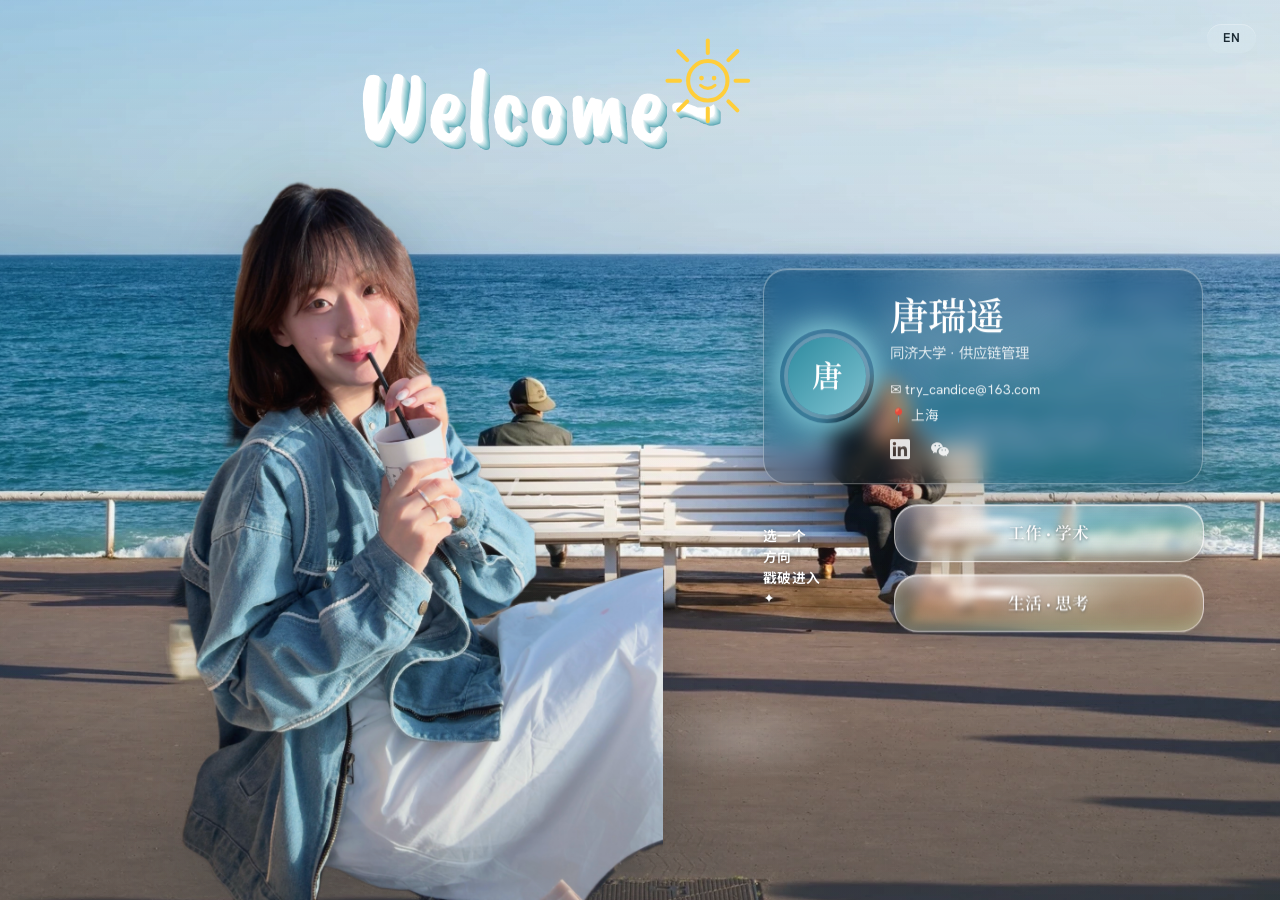
==== index.html @ 369781f5 "第一次上传" ====
<!DOCTYPE html>
<html lang="zh-CN" data-lang="zh">
<head>
  <meta charset="UTF-8" />
  <meta name="viewport" content="width=device-width, initial-scale=1.0" />
  <title>唐瑞遥 Candice · 个人主页</title>
  <meta name="description" content="唐瑞遥 Candice 的个人主页 —— 同济大学供应链管理研究生。" />
  <!-- Google Fonts（正文/标题依据 docs/00 §3；Permanent Marker + Caveat Brush 为粉笔刷欢迎语）-->
  <link rel="preconnect" href="https://fonts.googleapis.com">
  <link rel="preconnect" href="https://fonts.gstatic.com" crossorigin>
  <link href="https://fonts.googleapis.com/css2?family=Caveat+Brush&family=Fraunces:opsz,wght@9..144,400;9..144,600&family=Hanken+Grotesk:wght@400;500;600&family=Noto+Serif+SC:wght@500;700&family=Noto+Sans+SC:wght@400;500&family=Permanent+Marker&display=swap" rel="stylesheet">
  <link rel="stylesheet" href="css/common.css" />
  <link rel="stylesheet" href="css/home.css" />
</head>
<body class="page-home">

  <!-- ===== 背景三层（海在底，位移最小） ===== -->
  <div class="hero-bg" data-depth="0.04"><img src="assets/hero_sea.png" alt="" /></div>
  <div class="hero-shimmer" aria-hidden="true"></div>
  <div class="hero-veil" aria-hidden="true"></div>

  <!-- 飘落的星星（JS 生成） -->
  <div class="stars" aria-hidden="true"></div>

  <!-- ===== 语言切换 ===== -->
  <button class="lang-toggle glass" onclick="toggleLang()" aria-label="切换语言 / Switch language">
    <span lang="zh">EN</span><span lang="en">中</span>
  </button>

  <main class="hero">

    <!-- 顶部欢迎语：粉笔刷 · 立体 · 逐字书写 · 写完画出小太阳 -->
    <div class="welcome">
      <span class="welcome-line">Welcome~</span>
      <!-- 手绘小太阳：写完后一笔笔画出来再抖动 -->
      <svg class="welcome-sun" viewBox="0 0 100 100" width="92" height="92" aria-hidden="true">
        <g class="sun-ink" fill="none" stroke="#ffce3a" stroke-width="4.5" stroke-linecap="round">
          <line class="stroke" x1="50" y1="5"  x2="50" y2="19" />
          <line class="stroke" x1="50" y1="81" x2="50" y2="95" />
          <line class="stroke" x1="5"  y1="50" x2="19" y2="50" />
          <line class="stroke" x1="81" y1="50" x2="95" y2="50" />
          <line class="stroke" x1="17" y1="17" x2="27" y2="27" />
          <line class="stroke" x1="73" y1="73" x2="83" y2="83" />
          <line class="stroke" x1="83" y1="17" x2="73" y2="27" />
          <line class="stroke" x1="27" y1="73" x2="17" y2="83" />
          <circle class="stroke" cx="50" cy="50" r="22" />
        </g>
        <g class="sun-face">
          <circle cx="43" cy="47" r="2.6" fill="#ffce3a" />
          <circle cx="57" cy="47" r="2.6" fill="#ffce3a" />
          <path d="M42 55 q8 7 16 0" fill="none" stroke="#ffce3a" stroke-width="3.4" stroke-linecap="round" />
        </g>
      </svg>
    </div>

    <!-- 人像（右移 · 中景 · 跟手浮动） -->
    <figure class="person" data-depth="0.10">
      <img src="assets/person.png" alt="唐瑞遥 Candice" />
      <span class="person-halo" aria-hidden="true"></span>
    </figure>

    <!-- 右侧整列：名片 → 〔引导语 + 两颗气泡〕两栏 -->
    <div class="right-col">

      <!-- 名片（横向 · 暗青玻璃 · 白字 · 朝光标 3D 转身） -->
      <section class="card glass" id="card" data-depth="0.18">
        <span class="card-shine" aria-hidden="true"></span>

        <div class="avatar">
          <!-- 有头像图时换成 <img src="assets/avatar.jpg" alt="头像"> -->
          <span class="avatar-letter">唐</span>
        </div>

        <div class="card-body">
          <h1 class="name t-h1">
            <span lang="zh">唐瑞遥</span><span lang="en">Candice</span>
          </h1>
          <p class="title">
            <span lang="zh">同济大学 · 供应链管理</span>
            <span lang="en">Supply Chain Management · Tongji</span>
          </p>
          <ul class="meta">
            <li>✉ <a href="mailto:try_candice@163.com">try_candice@163.com</a></li>
            <li>📍 <span lang="zh">上海</span><span lang="en">Shanghai</span></li>
          </ul>
          <nav class="socials" aria-label="社交链接">
            <a class="social" href="#" target="_blank" rel="noopener" aria-label="LinkedIn">
              <svg viewBox="0 0 24 24" width="20" height="20" fill="currentColor" aria-hidden="true"><path d="M20.45 20.45h-3.56v-5.57c0-1.33-.03-3.04-1.85-3.04-1.86 0-2.14 1.45-2.14 2.94v5.67H9.35V9h3.41v1.56h.05c.48-.9 1.64-1.85 3.37-1.85 3.6 0 4.27 2.37 4.27 5.46v6.28zM5.34 7.43a2.07 2.07 0 1 1 0-4.14 2.07 2.07 0 0 1 0 4.14zM7.12 20.45H3.56V9h3.56v11.45zM22.22 0H1.77C.79 0 0 .77 0 1.73v20.54C0 23.22.79 24 1.77 24h20.45c.98 0 1.78-.78 1.78-1.73V1.73C24 .77 23.2 0 22.22 0z"/></svg>
            </a>
            <span class="social social-wechat" tabindex="0" role="button" aria-label="微信">
              <svg viewBox="0 0 24 24" width="20" height="20" fill="currentColor" aria-hidden="true"><path d="M8.69 4C4.62 4 1.33 6.79 1.33 10.23c0 1.94 1.05 3.67 2.7 4.82l-.67 2.04 2.37-1.2c.85.24 1.74.4 2.66.43a4.9 4.9 0 0 1-.16-1.34c0-3.02 2.93-5.45 6.55-5.45.24 0 .47.02.7.04C14.93 6.2 12.1 4 8.69 4zM6.3 8.7a.92.92 0 1 1 0-1.85.92.92 0 0 1 0 1.85zm4.78 0a.92.92 0 1 1 0-1.85.92.92 0 0 1 0 1.85zm11.59 6.06c0-2.87-2.83-5.2-6.16-5.2-3.48 0-6.16 2.4-6.16 5.2s2.68 5.2 6.16 5.2c.71 0 1.43-.13 2.12-.36l1.95 1.02-.55-1.68c1.42-.97 2.64-2.32 2.64-4.18zm-8.13-.83a.77.77 0 1 1 0-1.54.77.77 0 0 1 0 1.54zm3.93 0a.77.77 0 1 1 0-1.54.77.77 0 0 1 0 1.54z"/></svg>
              <span class="qr glass" role="dialog" aria-label="微信二维码">
                <img src="assets/wechat-qr.jpg" alt="微信二维码" />
                <em><span lang="zh">扫码加我</span><span lang="en">Scan to add</span></em>
              </span>
            </span>
          </nav>
        </div>
      </section>

      <!-- 引导语(左) + 两颗气泡(右)：两栏 -->
      <div class="enter-row">
        <p class="enter-hint">
          <span lang="zh">选一个<br>方向<br>戳破进入<br>✦</span>
          <span lang="en">Pick a<br>side<br>pop to<br>enter ✦</span>
        </p>
        <nav class="portals" aria-label="进入">
          <a class="bubble bubble-work" href="work.html" aria-label="进入工作页">
            <span class="bubble-label"><span lang="zh">工作 · 学术</span><span lang="en">Work · Academia</span></span>
          </a>
          <a class="bubble bubble-life" href="life.html" aria-label="进入生活页">
            <span class="bubble-label"><span lang="zh">生活 · 思考</span><span lang="en">Life · Thoughts</span></span>
          </a>
        </nav>
      </div>

    </div>

  </main>

  <script src="js/main.js"></script>
</body>
</html>
---- css/common.css ----
/* ============================================================
   common.css —— 全站设计系统地基
   依据 docs/00-设计系统总纲.md 实现：
   全部 :root token + 公共类（.glass / .reveal / .lift / 排版 / i18n）
   规则：颜色 / 字号 / 圆角 / 动效时长一律引用变量，禁止魔法数字。
   ============================================================ */

/* ---------- 极简 Reset ---------- */
*,
*::before,
*::after { box-sizing: border-box; margin: 0; padding: 0; }
html { scroll-behavior: smooth; }
img { max-width: 100%; display: block; }
a { color: inherit; text-decoration: none; }
ul { list-style: none; }

/* ============================================================
   1 · 设计 Token / Design Tokens
   ============================================================ */
:root {
  /* —— 中性 / Neutrals（全站共用）—— */
  --bg:        #F8FAFB;             /* 冷调近白，主背景 */
  --surface:   #FFFFFF;             /* 纯白，仅卡片少量使用 */
  --ink:       #1B2A33;             /* 主文字，带蓝的深石墨 */
  --ink-2:     #5A6B73;             /* 次要文字 */
  --ink-3:     #9AA7AD;             /* 说明 / 占位 / 时间戳 */
  --line:      rgba(27, 42, 51, .08); /* 发丝分隔线 */
  --shadow:    rgba(27, 42, 51, .10); /* 柔和投影 */

  /* —— 间距尺度 / Spacing（8 基准）—— */
  --s-1: 4px;  --s-2: 8px;  --s-3: 12px; --s-4: 16px;
  --s-6: 24px; --s-8: 32px; --s-12: 48px; --s-16: 64px;
  --s-24: 96px; --s-32: 128px;

  /* —— 圆角 / Radius —— */
  --r-sm: 8px; --r: 16px; --r-lg: 24px; --r-pill: 999px;

  /* —— 容器宽度 —— */
  --w-page: 1120px;   /* 主容器 */
  --w-read: 680px;    /* 正文阅读宽度 */

  /* —— 动效 / Motion —— */
  --ease:      cubic-bezier(.22, 1, .36, 1);   /* 慢入快出，默认 */
  --ease-soft: cubic-bezier(.65, 0, .35, 1);   /* 双向柔和 */
  --t-fast: 180ms; --t: 320ms; --t-slow: 560ms;

  /* —— 字体 / Typography —— */
  --font-display: "Fraunces", "Noto Serif SC", serif;          /* 标题：英文衬线 + 中文宋 */
  --font-body: "Hanken Grotesk", "Noto Sans SC", system-ui, sans-serif; /* 正文：英文无衬线 + 中文黑 */

  /* —— 过渡兼容别名 ——
     旧的 home/work/life.css 仍引用 --font-sans / --font-serif；
     待各页按 docs/01-03 重做后，可删除这两行。*/
  --font-sans:  var(--font-body);
  --font-serif: var(--font-display);
}

/* —— 各页主强调色（覆盖在 body 上）—— */
body.page-home {   /* 海 */
  --accent: #2E8BA0; --accent-soft: #7FC3D1; --wash: #EAF4F6;
}
body.page-work {   /* 山 · 晨雾岩青 */
  --accent: #4A6B73; --accent-soft: #8AA0A3; --wash: #EEF1F2;
}
body.page-life {   /* 原 · 草绿 + 麦金 */
  --accent: #7E9B5B; --accent-soft: #AFC489; --accent-warm: #E0A94A; --wash: #F2F3EA;
}

/* ============================================================
   2 · 排版 / Typography
   ============================================================ */
body {
  font: 400 1rem/1.65 var(--font-body);
  color: var(--ink);
  background: var(--bg);
  -webkit-font-smoothing: antialiased;
  text-rendering: optimizeLegibility;
}
.t-display { font: 600 clamp(2.4rem, 5vw, 3.5rem)/1.1 var(--font-display); letter-spacing: -.01em; }
.t-h1 { font: 600 clamp(1.8rem, 3vw, 2.4rem)/1.2 var(--font-display); }
.t-h2 { font: 600 1.5rem/1.3 var(--font-display); }
.t-h3 { font: 600 1.25rem/1.4 var(--font-body); }
.t-small { font-size: .875rem; }
.t-caption { font-size: .75rem; color: var(--ink-3); }

/* ============================================================
   3 · 玻璃材质 / Glass（更薄更通透）
   ============================================================ */
.glass {
  background: rgba(255, 255, 255, .10);
  backdrop-filter: blur(16px) saturate(120%);
  -webkit-backdrop-filter: blur(16px) saturate(120%);
  border: 1px solid rgba(255, 255, 255, .18);
  box-shadow:
    0 8px 32px var(--shadow),
    inset 0 1px 0 rgba(255, 255, 255, .28);   /* 顶部内高光，玻璃感关键 */
  border-radius: var(--r-lg);
}
/* 深色背景上的玻璃可加这个修饰类，填充再降一档 */
.glass--dark { background: rgba(255, 255, 255, .08); }

/* ============================================================
   4 · 动效 / Motion
   ============================================================ */
/* 滚动揭示：默认隐藏，进入视口加 .in 触发 */
.reveal {
  opacity: 0;
  transform: translateY(16px);
  transition: opacity var(--t-slow) var(--ease), transform var(--t-slow) var(--ease);
}
.reveal.in { opacity: 1; transform: none; }

/* 悬停：卡片轻抬 + 投影加深 */
.lift { transition: transform var(--t) var(--ease), box-shadow var(--t) var(--ease); }
.lift:hover { transform: translateY(-4px); box-shadow: 0 16px 40px var(--shadow); }

/* ============================================================
   5 · 中英双语 i18n —— 按当前语言显隐
   ============================================================ */
html[data-lang="zh"] [lang="en"] { display: none; }
html[data-lang="en"] [lang="zh"] { display: none; }

/* 右上角语言切换药丸（玻璃小按钮） */
.lang-toggle {
  font: 600 .8rem/1 var(--font-body);
  letter-spacing: .02em;
  color: var(--ink);
  cursor: pointer;
  padding: var(--s-2) var(--s-4);
  border: 1px solid rgba(255, 255, 255, .18);
  border-radius: var(--r-pill);
  background: rgba(255, 255, 255, .10);
  backdrop-filter: blur(16px) saturate(120%);
  -webkit-backdrop-filter: blur(16px) saturate(120%);
  box-shadow: inset 0 1px 0 rgba(255, 255, 255, .28);
  transition: transform var(--t) var(--ease), box-shadow var(--t) var(--ease);
}
.lang-toggle:hover { transform: translateY(-2px); box-shadow: 0 8px 32px var(--shadow); }

/* ============================================================
   6 · 旧页面通用件（floating-nav / 滚动条）—— token 化保留
   待 work/life 页按 docs/02-03 重做后可移除 floating-nav。
   ============================================================ */
.floating-nav {
  position: fixed;
  top: var(--s-6); left: var(--s-6); right: var(--s-6);
  display: flex; justify-content: space-between; align-items: center;
  z-index: 100; pointer-events: none;
}
.floating-nav a {
  pointer-events: auto;
  display: inline-flex; align-items: center; gap: var(--s-2);
  padding: var(--s-3) var(--s-4);
  border-radius: var(--r-pill);
  font-size: .9rem; font-weight: 600;
  backdrop-filter: blur(10px);
  -webkit-backdrop-filter: blur(10px);
  transition: transform var(--t) var(--ease), box-shadow var(--t) var(--ease);
}
.floating-nav a:hover { transform: translateY(-2px); box-shadow: 0 16px 40px var(--shadow); }

::-webkit-scrollbar { width: 10px; }
::-webkit-scrollbar-track { background: transparent; }
::-webkit-scrollbar-thumb { background: var(--line); border-radius: var(--r-pill); }
::-webkit-scrollbar-thumb:hover { background: var(--ink-3); }

/* ============================================================
   7 · 无障碍 / Reduced Motion
   ============================================================ */
@media (prefers-reduced-motion: reduce) {
  * { animation: none !important; transition-duration: .01ms !important; }
  .reveal { opacity: 1; transform: none; }
  html { scroll-behavior: auto; }
}
---- css/home.css ----
/* ============================================================
   home.css —— 主页 · 海（依据 docs/01 + 用户布局示意）
   顶部 "Welcome~"(粉笔刷·立体·逐字书写·小太阳自绘) · 人像(右移)
   右侧：暗青玻璃名片(白字) → 〔引导语 + 两颗仿真气泡〕两栏
   ============================================================ */

/* —— 舞台 —— */
.hero { position: relative; min-height: 100svh; overflow: hidden; }

/* ============================================================
   背景三层
   ============================================================ */
.hero-bg { position: fixed; inset: -4%; z-index: -3; overflow: hidden; will-change: transform; }
.hero-bg img {
  position: absolute; top: 50%; left: 50%;
  width: 112vh; height: 112vw;
  transform: translate(-50%, -50%) rotate(-90deg);
  object-fit: cover;
}
.hero-shimmer {
  position: fixed; inset: 0; z-index: -2; pointer-events: none; mix-blend-mode: screen;
  background:
    radial-gradient(130px 60px at 22% 72%, rgba(255, 255, 255, .30), transparent 62%),
    radial-gradient(170px 70px at 58% 82%, rgba(255, 255, 255, .22), transparent 62%),
    radial-gradient(110px 50px at 82% 66%, rgba(255, 255, 255, .26), transparent 62%);
  background-repeat: no-repeat;
  animation: shimmer 9s var(--ease-soft) infinite alternate;
}
@keyframes shimmer {
  from { transform: translateY(0) scaleX(1); opacity: .32; }
  to   { transform: translateY(-8px) scaleX(1.04); opacity: .5; }
}
.hero-veil {
  position: fixed; inset: 0; z-index: -1; pointer-events: none;
  background:
    linear-gradient(180deg, rgba(248, 250, 251, .16), rgba(248, 250, 251, 0) 42%, rgba(248, 250, 251, .14)),
    radial-gradient(70% 55% at 68% 42%, transparent, rgba(46, 139, 160, .06));
}

/* ============================================================
   飘落的星星
   ============================================================ */
.stars { position: fixed; inset: 0; z-index: 4; pointer-events: none; overflow: hidden; }
.star {
  position: absolute; top: -6vh; color: #fff; line-height: 1;
  text-shadow: 0 0 6px rgba(255, 255, 255, .9), 0 0 12px rgba(127, 195, 209, .6);
  opacity: 0; will-change: transform, opacity; animation: fall linear infinite;
}
@keyframes fall {
  0%   { transform: translateY(0) rotate(0deg) scale(.6); opacity: 0; }
  12%  { opacity: .7; }
  85%  { opacity: .55; }
  100% { transform: translateY(112vh) rotate(220deg) scale(1); opacity: 0; }
}

/* ============================================================
   顶部欢迎语 "Welcome~" —— 粉笔刷 · 立体(实色挤出,无投影) · 逐字书写
   ============================================================ */
.welcome {
  position: absolute;
  top: 6vh;
  left: 28%;                       /* 左对齐、不居中、让开人像 */
  z-index: 3; margin: 0; pointer-events: none;
}
.welcome-line {
  display: inline-block; position: relative;
  /* 粉笔刷手写体 · 超大 */
  font: 400 clamp(3rem, 8.5vw, 6.4rem)/1 "Permanent Marker", "Caveat Brush", cursive;
  color: #fff;
  letter-spacing: .005em;
  /* 立体：7 层逐渐加深的青色"实色挤出"——立体但不发虚，没有投影 */
  text-shadow:
    1px 1px 0 #e3f0f3,
    2px 2px 0 #cfe6ea,
    3px 3px 0 #b9dce1,
    4px 4px 0 #a3d2d8,
    5px 5px 0 #8ec6ce,
    6px 6px 0 #7bbcc6,
    7px 7px 0 #66aab5;
}
.welcome-line .word { display: inline-block; white-space: nowrap; }
.welcome-line .ch {
  display: inline-block; white-space: pre;
  opacity: 0; clip-path: inset(0 100% 0 0);
  transition: clip-path .14s linear, opacity .12s linear;
}
.welcome-line .ch.inked { opacity: 1; clip-path: inset(0 0 0 0); }

/* 粉笔尖辉光 */
.welcome-tip {
  position: absolute; width: .5em;
  background: radial-gradient(closest-side, rgba(255, 255, 255, .95), rgba(255, 255, 255, 0) 80%);
  filter: blur(2px); opacity: 0; pointer-events: none;
  transition: left .07s linear, top .07s linear, opacity .2s;
}

/* 小太阳：写完后一笔笔"画"出来 + 抖动 */
.welcome-sun {
  position: absolute; top: -1.1rem; right: -2rem;
  width: clamp(58px, 7vw, 96px); height: auto;
  opacity: 0; transform-origin: center;
}
.welcome-sun .stroke { stroke-dasharray: 150; stroke-dashoffset: 150; }
.welcome-sun .sun-face { opacity: 0; }
.welcome-sun.go { opacity: 1; animation: sunShake .8s ease-in-out 1.05s 1; }
.welcome-sun.go .stroke { animation: sunDraw .7s ease forwards; }
.welcome-sun.go .sun-face { animation: faceIn .35s ease .72s forwards; }
@keyframes sunDraw { to { stroke-dashoffset: 0; } }
@keyframes faceIn { from { opacity: 0; } to { opacity: 1; } }
@keyframes sunShake {
  0%, 100% { transform: rotate(0) translateY(0); }
  15% { transform: rotate(-13deg) translateY(-3px); }
  30% { transform: rotate(10deg); }
  45% { transform: rotate(-8deg) translateY(-2px); }
  60% { transform: rotate(5deg); }
  78% { transform: rotate(-3deg); }
}

/* ============================================================
   人像（右移）
   ============================================================ */
.person { position: absolute; left: 14%; bottom: 0; margin: 0; z-index: 1; will-change: transform; }
.person img {
  height: 80vh; max-height: 780px; display: block;
  filter: drop-shadow(0 24px 40px rgba(27, 42, 51, .28));
}
.person-halo {
  position: absolute; inset: auto 0 8% 0; height: 40%; z-index: -1;
  background: radial-gradient(60% 100% at 50% 100%, var(--accent-soft), transparent 70%);
  opacity: .5; filter: blur(8px);
}

/* ============================================================
   右侧整列
   ============================================================ */
.right-col {
  position: absolute; right: 6vw; top: 50%; transform: translateY(-50%);
  z-index: 2; perspective: 1200px;
  width: min(46vw, 440px);
  display: flex; flex-direction: column; align-items: stretch; gap: var(--s-5, 20px);
}

/* ============================================================
   名片（横向 · 暗青玻璃 · 白字）
   ============================================================ */
.card {
  position: relative; z-index: 2; width: 100%;
  display: flex; align-items: center; gap: var(--s-6);
  padding: var(--s-6); text-align: left; border-radius: var(--r-lg);
  color: #fff; will-change: transform;
  background: rgba(33, 58, 70, .30);
  backdrop-filter: blur(10px) saturate(135%);
  -webkit-backdrop-filter: blur(10px) saturate(135%);
  border: 1px solid rgba(255, 255, 255, .32);
  box-shadow: 0 14px 44px rgba(27, 42, 51, .28), inset 0 1px 0 rgba(255, 255, 255, .38);
}
.card-shine {
  position: absolute; inset: 0; border-radius: inherit; pointer-events: none;
  background: radial-gradient(220px 220px at var(--mx, 50%) var(--my, 0%), rgba(255, 255, 255, .22), transparent 60%);
}
.avatar {
  flex: none; width: 78px; height: 78px; margin: 0;
  position: relative; border-radius: 50%; overflow: visible;
  display: grid; place-items: center;
  background: linear-gradient(135deg, var(--accent), var(--accent-soft));
  box-shadow: 0 0 0 4px rgba(255, 255, 255, .22);
}
.avatar img { width: 100%; height: 100%; border-radius: 50%; object-fit: cover; }
.avatar-letter { font: 600 1.9rem/1 var(--font-display); color: #fff; }
.avatar::after {
  content: ""; position: absolute; inset: -8px; border-radius: 50%; z-index: -1;
  box-shadow: 0 0 24px 6px var(--accent-soft); animation: breathe 4s var(--ease-soft) infinite;
}
@keyframes breathe { 0%, 100% { opacity: .35; transform: scale(1); } 50% { opacity: .7; transform: scale(1.06); } }

.card-body { min-width: 0; }
.card .name { margin: 0 0 3px; color: #fff; }
.card .title { margin: 0 0 var(--s-3); font-size: .9rem; color: rgba(255, 255, 255, .82); }
.card .meta {
  list-style: none; padding: 0; margin: 0 0 var(--s-3);
  display: flex; flex-direction: column; gap: var(--s-1);
  font-size: .85rem; color: rgba(255, 255, 255, .88);
}
.card .meta a { color: inherit; text-decoration: none; border-bottom: 1px solid transparent; transition: border-color var(--t); }
.card .meta a:hover { border-color: rgba(255, 255, 255, .6); }
.socials { display: flex; justify-content: flex-start; gap: var(--s-5, 20px); }
.social {
  display: inline-flex; align-items: center; justify-content: center;
  color: rgba(255, 255, 255, .85); background: none; border: none; text-decoration: none; cursor: pointer;
  transition: color var(--t) var(--ease), transform var(--t) var(--ease);
}
.social:hover, .social:focus-visible { color: #fff; transform: translateY(-2px); outline: none; }
.social-wechat { position: relative; }
.social-wechat .qr {
  position: absolute; bottom: 150%; left: 50%;
  transform: translateX(-50%) translateY(6px);
  width: 160px; padding: var(--s-3); text-align: center; color: var(--ink);
  opacity: 0; pointer-events: none;
  transition: opacity var(--t) var(--ease), transform var(--t) var(--ease);
}
.social-wechat:hover .qr, .social-wechat:focus-within .qr { opacity: 1; transform: translateX(-50%); pointer-events: auto; }
.social-wechat .qr img { width: 100%; border-radius: var(--r-sm); display: block; }
.social-wechat .qr em { display: block; margin-top: var(--s-2); font-style: normal; color: var(--ink-2); font-size: .75rem; }

/* ============================================================
   引导语(左) + 两颗气泡(右)：两栏（严格按草图）
   ============================================================ */
.enter-row { display: flex; align-items: center; gap: var(--s-4); width: 100%; }
.enter-hint {
  flex: 0 0 26%; margin: 0;
  font: 600 .86rem/1.5 var(--font-body); color: #fff; letter-spacing: .02em;
  text-shadow: 0 1px 6px rgba(27, 42, 51, .55);
  animation: hintPulse 2.8s var(--ease-soft) infinite;
}
@keyframes hintPulse { 0%, 100% { opacity: .82; } 50% { opacity: 1; } }
.portals { flex: 1; display: flex; flex-direction: column; gap: var(--s-3); }

/* ============================================================
   两颗长方形气泡 —— 仿真肥皂泡（彩虹膜 + 流动高光 + 果冻浮动）
   ============================================================ */
.bubble {
  position: relative;
  display: flex; align-items: center; justify-content: center;
  height: 58px; border-radius: var(--r-lg);
  color: #fff; text-decoration: none; cursor: pointer;
  font: 600 1.05rem/1 var(--font-display);
  will-change: transform; animation: bubbleFloat 4.2s var(--ease-soft) infinite;
  /* 彩虹皂膜 + 玻璃球面 */
  background:
    linear-gradient(125deg, rgba(255, 170, 210, .16), rgba(170, 210, 255, .10) 32%, rgba(170, 255, 215, .12) 58%, rgba(255, 235, 170, .16)),
    radial-gradient(130% 170% at 28% -20%, rgba(255, 255, 255, .55), rgba(255, 255, 255, .06) 55%, rgba(255, 255, 255, 0) 72%);
  border: 1px solid rgba(255, 255, 255, .6);
  backdrop-filter: blur(5px) saturate(140%);
  -webkit-backdrop-filter: blur(5px) saturate(140%);
}
/* 流动的镜面高光 */
.bubble::before {
  content: ""; position: absolute; top: 5px; left: 12%;
  width: 42%; height: 44%; border-radius: 50%;
  background: radial-gradient(closest-side, rgba(255, 255, 255, .9), rgba(255, 255, 255, 0) 72%);
  filter: blur(1px); pointer-events: none; z-index: 1;
  animation: spec 4.2s var(--ease-soft) infinite;
}
@keyframes spec {
  0%, 100% { transform: translate(0, 0); opacity: .85; }
  50%      { transform: translate(10px, 3px); opacity: 1; }
}
/* 破裂扩散光环 */
.bubble::after {
  content: ""; position: absolute; inset: 0; border-radius: inherit;
  border: 2px solid rgba(255, 255, 255, .8); opacity: 0; transform: scale(1); pointer-events: none;
}
.bubble-label { position: relative; z-index: 2; text-shadow: 0 1px 3px rgba(27, 42, 51, .5); }

.bubble-work {
  box-shadow: inset 0 1px 0 rgba(255, 255, 255, .85), inset 0 0 16px rgba(255, 255, 255, .25),
    inset 10px -12px 22px rgba(74, 107, 115, .32), 0 10px 26px rgba(27, 42, 51, .22);
}
.bubble-life {
  box-shadow: inset 0 1px 0 rgba(255, 255, 255, .85), inset 0 0 16px rgba(255, 255, 255, .25),
    inset 10px -12px 22px rgba(126, 155, 91, .32), 0 10px 26px rgba(27, 42, 51, .22);
  animation-delay: -2.1s;
}
.bubble:hover { filter: brightness(1.08) drop-shadow(0 0 14px rgba(255, 255, 255, .5)); }
.bubble:focus-visible { outline: 2px solid #fff; outline-offset: 4px; }

/* 果冻式浮动（上下 + 轻微挤压，像真气泡） */
@keyframes bubbleFloat {
  0%   { transform: translateY(0) scale(1, 1); }
  25%  { transform: translateY(-5px) scale(1.015, .985); }
  50%  { transform: translateY(-9px) scale(.99, 1.01); }
  75%  { transform: translateY(-4px) scale(1.012, .99); }
  100% { transform: translateY(0) scale(1, 1); }
}

/* 破裂 */
.bubble.pop { animation: bubblePop .5s ease-out forwards; pointer-events: none; }
.bubble.pop::after { animation: bubbleRing .5s ease-out forwards; }
@keyframes bubblePop {
  0%   { transform: scale(1);    opacity: 1; }
  35%  { transform: scale(1.06); opacity: 1; }
  60%  { transform: scale(1.1);  opacity: .6; }
  100% { transform: scale(1.18); opacity: 0; }
}
@keyframes bubbleRing { 0% { opacity: .85; transform: scale(1); } 100% { opacity: 0; transform: scale(1.5); } }

/* 破裂迸溅水珠（JS 生成） */
.droplets { position: fixed; inset: 0; z-index: 20; pointer-events: none; }
.droplet {
  position: absolute; border-radius: 50%;
  background: radial-gradient(circle at 35% 30%, rgba(255, 255, 255, .95), rgba(127, 195, 209, .55));
  transform: translate(-50%, -50%); animation: droplet .6s ease-out forwards;
}
@keyframes droplet {
  0%   { transform: translate(-50%, -50%) translate(0, 0) scale(1);   opacity: .95; }
  100% { transform: translate(-50%, -50%) translate(var(--dx), var(--dy)) scale(.3); opacity: 0; }
}

/* 语言切换钮位置（样式继承 common 的 .lang-toggle .glass） */
.lang-toggle { position: fixed; top: var(--s-6); right: var(--s-6); z-index: 10; border: none; }

/* ============================================================
   手机端
   ============================================================ */
@media (max-width: 720px) {
  .welcome { left: 50%; transform: translateX(-50%); top: var(--s-8); }
  .welcome-sun { right: -1rem; }
  .person { left: 50%; transform: translateX(-50%); opacity: .45; }
  .person img { height: 56vh; }
  .right-col { right: 50%; left: auto; transform: translate(50%, -46%); width: min(92vw, 400px); }
  .card { gap: var(--s-4); padding: var(--s-5, 20px); }
  .enter-hint { flex-basis: 30%; }
}

/* ============================================================
   无障碍：减少动态时，欢迎语 / 小太阳直接完整显示
   ============================================================ */
@media (prefers-reduced-motion: reduce) {
  .welcome-line .ch { opacity: 1; clip-path: none; }
  .welcome-tip { display: none; }
  .welcome-sun { opacity: 1; }
  .welcome-sun .stroke { stroke-dashoffset: 0; }
  .welcome-sun .sun-face { opacity: 1; }
}
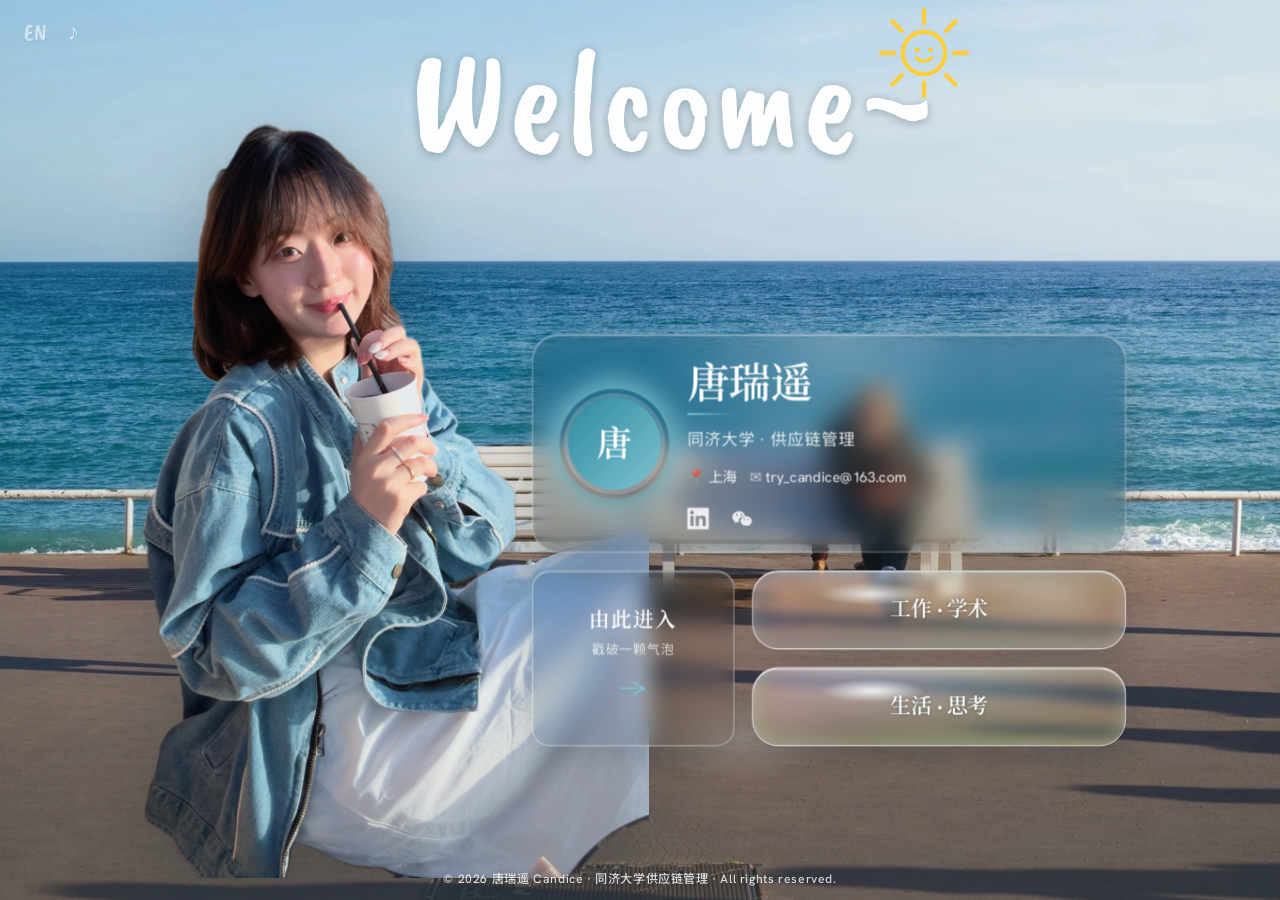
==== commit 579674b6: "add CLAUDE.md" ====
--- a/index.html
+++ b/index.html
@@ -5,7 +5,7 @@
   <meta name="viewport" content="width=device-width, initial-scale=1.0" />
   <title>唐瑞遥 Candice · 个人主页</title>
   <meta name="description" content="唐瑞遥 Candice 的个人主页 —— 同济大学供应链管理研究生。" />
-  <!-- Google Fonts（正文/标题依据 docs/00 §3；Permanent Marker + Caveat Brush 为粉笔刷欢迎语）-->
+  <!-- Google Fonts -->
   <link rel="preconnect" href="https://fonts.googleapis.com">
   <link rel="preconnect" href="https://fonts.gstatic.com" crossorigin>
   <link href="https://fonts.googleapis.com/css2?family=Caveat+Brush&family=Fraunces:opsz,wght@9..144,400;9..144,600&family=Hanken+Grotesk:wght@400;500;600&family=Noto+Serif+SC:wght@500;700&family=Noto+Sans+SC:wght@400;500&family=Permanent+Marker&display=swap" rel="stylesheet">
@@ -14,25 +14,48 @@
 </head>
 <body class="page-home">
 
+  <!-- 粉笔粗糙化 SVG 滤镜（不可见） -->
+  <svg width="0" height="0" style="position:absolute" aria-hidden="true">
+    <defs>
+      <!-- 干粉笔质感：实白笔画 + 极淡颗粒 + 轻微毛糙边缘（不扭曲字形）-->
+      <filter id="chalk-rough" x="-8%" y="-12%" width="116%" height="126%">
+        <feTurbulence type="fractalNoise" baseFrequency="0.85" numOctaves="2" seed="7" result="fine" />
+        <feColorMatrix in="fine" type="matrix" values="0 0 0 0 0  0 0 0 0 0  0 0 0 0 0  0 0 0 -0.5 1.22" result="speckle" />
+        <feComposite in="SourceGraphic" in2="speckle" operator="in" result="chalk" />
+        <feTurbulence type="fractalNoise" baseFrequency="0.1" numOctaves="1" seed="2" result="edge" />
+        <feDisplacementMap in="chalk" in2="edge" scale="1.6" xChannelSelector="R" yChannelSelector="G" />
+      </filter>
+      <filter id="chalk-soft" x="-12%" y="-16%" width="124%" height="132%">
+        <feTurbulence type="fractalNoise" baseFrequency="1.1" numOctaves="2" seed="3" result="n" />
+        <feColorMatrix in="n" type="matrix" values="0 0 0 0 0  0 0 0 0 0  0 0 0 0 0  0 0 0 -1.1 1.12" result="s" />
+        <feComposite in="SourceGraphic" in2="s" operator="in" />
+      </filter>
+    </defs>
+  </svg>
+
   <!-- ===== 背景三层（海在底，位移最小） ===== -->
-  <div class="hero-bg" data-depth="0.04"><img src="assets/hero_sea.png" alt="" /></div>
+  <div class="hero-bg" data-depth="0.04"><img src="assets/hero_bg.jpg" alt="" /></div>
   <div class="hero-shimmer" aria-hidden="true"></div>
   <div class="hero-veil" aria-hidden="true"></div>
 
   <!-- 飘落的星星（JS 生成） -->
   <div class="stars" aria-hidden="true"></div>
 
-  <!-- ===== 语言切换 ===== -->
-  <button class="lang-toggle glass" onclick="toggleLang()" aria-label="切换语言 / Switch language">
-    <span lang="zh">EN</span><span lang="en">中</span>
-  </button>
+  <!-- ===== 左上角：语言切换 + 音乐（白色粉笔粗糙字体） ===== -->
+  <div class="top-controls">
+    <button class="chalk-ctrl" onclick="toggleLang()" aria-label="切换语言 / Switch language">
+      <span lang="zh">EN</span><span lang="en">中</span>
+    </button>
+    <button class="chalk-ctrl music-ctrl" id="music-btn" aria-label="播放/暂停音乐" aria-pressed="false">♪</button>
+  </div>
+  <!-- 背景音乐：你之后把 mp3 命名为 assets/music.mp3 放进来即可 -->
+  <audio id="bgm" src="assets/music.mp3" loop preload="none"></audio>
 
   <main class="hero">
 
-    <!-- 顶部欢迎语：粉笔刷 · 立体 · 逐字书写 · 写完画出小太阳 -->
+    <!-- 顶部欢迎语：粉笔刷 · 粗糙 · 立体 · 逐字书写 · 写完画出小太阳 -->
     <div class="welcome">
       <span class="welcome-line">Welcome~</span>
-      <!-- 手绘小太阳：写完后一笔笔画出来再抖动 -->
       <svg class="welcome-sun" viewBox="0 0 100 100" width="92" height="92" aria-hidden="true">
         <g class="sun-ink" fill="none" stroke="#ffce3a" stroke-width="4.5" stroke-linecap="round">
           <line class="stroke" x1="50" y1="5"  x2="50" y2="19" />
@@ -53,21 +76,20 @@
       </svg>
     </div>
 
-    <!-- 人像（右移 · 中景 · 跟手浮动） -->
+    <!-- 人像（放大 · 填补左侧空白） -->
     <figure class="person" data-depth="0.10">
       <img src="assets/person.png" alt="唐瑞遥 Candice" />
       <span class="person-halo" aria-hidden="true"></span>
     </figure>
 
-    <!-- 右侧整列：名片 → 〔引导语 + 两颗气泡〕两栏 -->
+    <!-- 右侧整列：名片 → 〔引导语面板 + 两颗气泡〕 -->
     <div class="right-col">
 
-      <!-- 名片（横向 · 暗青玻璃 · 白字 · 朝光标 3D 转身） -->
+      <!-- 名片（横向 · 暗青玻璃 · 白字 · 精致版） -->
       <section class="card glass" id="card" data-depth="0.18">
         <span class="card-shine" aria-hidden="true"></span>
 
         <div class="avatar">
-          <!-- 有头像图时换成 <img src="assets/avatar.jpg" alt="头像"> -->
           <span class="avatar-letter">唐</span>
         </div>
 
@@ -80,8 +102,8 @@
             <span lang="en">Supply Chain Management · Tongji</span>
           </p>
           <ul class="meta">
-            <li>✉ <a href="mailto:try_candice@163.com">try_candice@163.com</a></li>
-            <li>📍 <span lang="zh">上海</span><span lang="en">Shanghai</span></li>
+            <li><span class="mi">📍</span> <span lang="zh">上海</span><span lang="en">Shanghai</span></li>
+            <li><span class="mi">✉</span> <a href="mailto:try_candice@163.com">try_candice@163.com</a></li>
           </ul>
           <nav class="socials" aria-label="社交链接">
             <a class="social" href="#" target="_blank" rel="noopener" aria-label="LinkedIn">
@@ -98,12 +120,13 @@
         </div>
       </section>
 
-      <!-- 引导语(左) + 两颗气泡(右)：两栏 -->
+      <!-- 引导语面板(左) + 两颗气泡(右) -->
       <div class="enter-row">
-        <p class="enter-hint">
-          <span lang="zh">选一个<br>方向<br>戳破进入<br>✦</span>
-          <span lang="en">Pick a<br>side<br>pop to<br>enter ✦</span>
-        </p>
+        <div class="enter-hint glass">
+          <span class="eh-title"><span lang="zh">由此进入</span><span lang="en">Enter</span></span>
+          <span class="eh-sub"><span lang="zh">戳破一颗气泡</span><span lang="en">pop a bubble</span></span>
+          <span class="enter-arrow" aria-hidden="true">→</span>
+        </div>
         <nav class="portals" aria-label="进入">
           <a class="bubble bubble-work" href="work.html" aria-label="进入工作页">
             <span class="bubble-label"><span lang="zh">工作 · 学术</span><span lang="en">Work · Academia</span></span>
@@ -118,6 +141,8 @@
 
   </main>
 
+  <footer class="site-footer">© <span id="year"></span> 唐瑞遥 Candice · 同济大学供应链管理 · All rights reserved.</footer>
+
   <script src="js/main.js"></script>
 </body>
 </html>
--- a/css/common.css
+++ b/css/common.css
@@ -26,6 +26,7 @@
   --ink-3:     #9AA7AD;             /* 说明 / 占位 / 时间戳 */
   --line:      rgba(27, 42, 51, .08); /* 发丝分隔线 */
   --shadow:    rgba(27, 42, 51, .10); /* 柔和投影 */
+  --cream:     #ECE6D8;             /* 米白：全站统一的"次要文字"色 */
 
   /* —— 间距尺度 / Spacing（8 基准）—— */
   --s-1: 4px;  --s-2: 8px;  --s-3: 12px; --s-4: 16px;
@@ -164,6 +165,17 @@
 ::-webkit-scrollbar-thumb { background: var(--line); border-radius: var(--r-pill); }
 ::-webkit-scrollbar-thumb:hover { background: var(--ink-3); }
 
+/* ---------- 站点页脚（版权，全站居中） ---------- */
+.site-footer {
+  text-align: center;
+  font: 500 .76rem/1.5 var(--font-body);
+  letter-spacing: .05em;
+  color: var(--ink-3);
+  padding: var(--s-8) var(--s-4) var(--s-6);
+}
+.site-footer a { color: inherit; border-bottom: 1px solid transparent; transition: border-color var(--t); }
+.site-footer a:hover { border-color: currentColor; }
+
 /* ============================================================
    7 · 无障碍 / Reduced Motion
    ============================================================ */
--- a/css/home.css
+++ b/css/home.css
@@ -1,35 +1,26 @@
 /* ============================================================
-   home.css —— 主页 · 海（依据 docs/01 + 用户布局示意）
-   顶部 "Welcome~"(粉笔刷·立体·逐字书写·小太阳自绘) · 人像(右移)
-   右侧：暗青玻璃名片(白字) → 〔引导语 + 两颗仿真气泡〕两栏
+   home.css —— 主页 · 海
+   "Welcome~"(粉笔刷·粗糙·立体·逐字书写·小太阳) · 人像(放大)
+   左上：语言 + 音乐(粉笔字)；右侧：精致名片 → 引导面板 + 仿真气泡
    ============================================================ */
 
-/* —— 舞台 —— */
 .hero { position: relative; min-height: 100svh; overflow: hidden; }
 
-/* ============================================================
-   背景三层
-   ============================================================ */
-.hero-bg { position: fixed; inset: -4%; z-index: -3; overflow: hidden; will-change: transform; }
-.hero-bg img {
-  position: absolute; top: 50%; left: 50%;
-  width: 112vh; height: 112vw;
-  transform: translate(-50%, -50%) rotate(-90deg);
-  object-fit: cover;
-}
+/* ============================================================ 背景三层 */
+.hero-bg {
+  position: fixed; inset: -4%; z-index: -3; overflow: hidden; will-change: transform;
+  background: linear-gradient(160deg, #9bb8ff, #c4a8ff 50%, #ffc1d6);   /* 图片未就位时的兜底 */
+}
+.hero-bg img { width: 100%; height: 100%; object-fit: cover; object-position: center; display: block; }
 .hero-shimmer {
   position: fixed; inset: 0; z-index: -2; pointer-events: none; mix-blend-mode: screen;
   background:
     radial-gradient(130px 60px at 22% 72%, rgba(255, 255, 255, .30), transparent 62%),
     radial-gradient(170px 70px at 58% 82%, rgba(255, 255, 255, .22), transparent 62%),
     radial-gradient(110px 50px at 82% 66%, rgba(255, 255, 255, .26), transparent 62%);
-  background-repeat: no-repeat;
-  animation: shimmer 9s var(--ease-soft) infinite alternate;
-}
-@keyframes shimmer {
-  from { transform: translateY(0) scaleX(1); opacity: .32; }
-  to   { transform: translateY(-8px) scaleX(1.04); opacity: .5; }
-}
+  background-repeat: no-repeat; animation: shimmer 9s var(--ease-soft) infinite alternate;
+}
+@keyframes shimmer { from { transform: translateY(0) scaleX(1); opacity: .32; } to { transform: translateY(-8px) scaleX(1.04); opacity: .5; } }
 .hero-veil {
   position: fixed; inset: 0; z-index: -1; pointer-events: none;
   background:
@@ -37,9 +28,7 @@
     radial-gradient(70% 55% at 68% 42%, transparent, rgba(46, 139, 160, .06));
 }
 
-/* ============================================================
-   飘落的星星
-   ============================================================ */
+/* ============================================================ 飘落的星星 */
 .stars { position: fixed; inset: 0; z-index: 4; pointer-events: none; overflow: hidden; }
 .star {
   position: absolute; top: -6vh; color: #fff; line-height: 1;
@@ -47,58 +36,55 @@
   opacity: 0; will-change: transform, opacity; animation: fall linear infinite;
 }
 @keyframes fall {
-  0%   { transform: translateY(0) rotate(0deg) scale(.6); opacity: 0; }
-  12%  { opacity: .7; }
-  85%  { opacity: .55; }
+  0% { transform: translateY(0) rotate(0deg) scale(.6); opacity: 0; }
+  12% { opacity: .7; } 85% { opacity: .55; }
   100% { transform: translateY(112vh) rotate(220deg) scale(1); opacity: 0; }
 }
 
-/* ============================================================
-   顶部欢迎语 "Welcome~" —— 粉笔刷 · 立体(实色挤出,无投影) · 逐字书写
-   ============================================================ */
-.welcome {
-  position: absolute;
-  top: 6vh;
-  left: 28%;                       /* 左对齐、不居中、让开人像 */
-  z-index: 3; margin: 0; pointer-events: none;
-}
+/* ============================================================ 左上角：语言 + 音乐（粉笔字） */
+.top-controls {
+  position: fixed; top: var(--s-5, 20px); left: var(--s-6); z-index: 10;
+  display: flex; align-items: center; gap: var(--s-5, 20px);
+}
+.chalk-ctrl {
+  background: none; border: none; padding: 0; cursor: pointer;
+  color: #fff; font: 400 1.5rem/1 "Permanent Marker", "Caveat Brush", cursive;
+  filter: url(#chalk-soft);
+  text-shadow: 1px 1px 0 rgba(120, 180, 190, .5);
+  opacity: .92; transition: opacity var(--t) var(--ease), transform var(--t) var(--ease);
+}
+.chalk-ctrl:hover { opacity: 1; transform: translateY(-1px) rotate(-2deg); }
+.music-ctrl.playing { animation: notePulse 1.1s var(--ease-soft) infinite; }
+@keyframes notePulse { 0%, 100% { transform: scale(1) rotate(0); } 50% { transform: scale(1.22) rotate(6deg); } }
+
+/* ============================================================ 顶部欢迎语（靠右 · 更大 · 粗糙） */
+.welcome { position: absolute; top: 3vh; left: 32%; z-index: 3; margin: 0; pointer-events: none; }
 .welcome-line {
   display: inline-block; position: relative;
-  /* 粉笔刷手写体 · 超大 */
-  font: 400 clamp(3rem, 8.5vw, 6.4rem)/1 "Permanent Marker", "Caveat Brush", cursive;
-  color: #fff;
-  letter-spacing: .005em;
-  /* 立体：7 层逐渐加深的青色"实色挤出"——立体但不发虚，没有投影 */
-  text-shadow:
-    1px 1px 0 #e3f0f3,
-    2px 2px 0 #cfe6ea,
-    3px 3px 0 #b9dce1,
-    4px 4px 0 #a3d2d8,
-    5px 5px 0 #8ec6ce,
-    6px 6px 0 #7bbcc6,
-    7px 7px 0 #66aab5;
+  /* 再放大一点 */
+  font: 400 clamp(5rem, 11.5vw, 9.75rem)/1 "Permanent Marker", "Caveat Brush", cursive;
+  color: #ffffff; letter-spacing: .01em;
+  /* 更实更白：纯白 + 极淡柔影保证在亮海上可读 */
+  text-shadow: 0 2px 9px rgba(27, 42, 51, .3);
+  /* 粉笔颗粒质感（蚀刻，不扭曲笔形） */
+  filter: url(#chalk-rough);
 }
 .welcome-line .word { display: inline-block; white-space: nowrap; }
 .welcome-line .ch {
-  display: inline-block; white-space: pre;
-  opacity: 0; clip-path: inset(0 100% 0 0);
+  display: inline-block; white-space: pre; opacity: 0; clip-path: inset(0 100% 0 0);
   transition: clip-path .14s linear, opacity .12s linear;
 }
 .welcome-line .ch.inked { opacity: 1; clip-path: inset(0 0 0 0); }
-
-/* 粉笔尖辉光 */
 .welcome-tip {
   position: absolute; width: .5em;
   background: radial-gradient(closest-side, rgba(255, 255, 255, .95), rgba(255, 255, 255, 0) 80%);
   filter: blur(2px); opacity: 0; pointer-events: none;
   transition: left .07s linear, top .07s linear, opacity .2s;
 }
-
-/* 小太阳：写完后一笔笔"画"出来 + 抖动 */
+/* 小太阳：写完一笔笔画出来 + 抖动 */
 .welcome-sun {
-  position: absolute; top: -1.1rem; right: -2rem;
-  width: clamp(58px, 7vw, 96px); height: auto;
-  opacity: 0; transform-origin: center;
+  position: absolute; top: -1.4rem; right: -2.2rem;
+  width: clamp(64px, 7.5vw, 104px); height: auto; opacity: 0; transform-origin: center;
 }
 .welcome-sun .stroke { stroke-dasharray: 150; stroke-dashoffset: 150; }
 .welcome-sun .sun-face { opacity: 0; }
@@ -109,212 +95,188 @@
 @keyframes faceIn { from { opacity: 0; } to { opacity: 1; } }
 @keyframes sunShake {
   0%, 100% { transform: rotate(0) translateY(0); }
-  15% { transform: rotate(-13deg) translateY(-3px); }
-  30% { transform: rotate(10deg); }
-  45% { transform: rotate(-8deg) translateY(-2px); }
-  60% { transform: rotate(5deg); }
-  78% { transform: rotate(-3deg); }
-}
-
-/* ============================================================
-   人像（右移）
-   ============================================================ */
-.person { position: absolute; left: 14%; bottom: 0; margin: 0; z-index: 1; will-change: transform; }
+  15% { transform: rotate(-13deg) translateY(-3px); } 30% { transform: rotate(10deg); }
+  45% { transform: rotate(-8deg) translateY(-2px); } 60% { transform: rotate(5deg); } 78% { transform: rotate(-3deg); }
+}
+
+/* ============================================================ 人像（放大 · 填补左侧） */
+.person { position: absolute; left: 11%; bottom: 2.5vh; margin: 0; z-index: 1; will-change: transform; }
 .person img {
-  height: 80vh; max-height: 780px; display: block;
-  filter: drop-shadow(0 24px 40px rgba(27, 42, 51, .28));
+  height: 84vh; max-height: 820px; display: block;
+  filter: drop-shadow(0 24px 40px rgba(27, 42, 51, .3));
 }
 .person-halo {
-  position: absolute; inset: auto 0 8% 0; height: 40%; z-index: -1;
+  position: absolute; inset: auto 0 6% 0; height: 38%; z-index: -1;
   background: radial-gradient(60% 100% at 50% 100%, var(--accent-soft), transparent 70%);
   opacity: .5; filter: blur(8px);
 }
 
-/* ============================================================
-   右侧整列
-   ============================================================ */
+/* ============================================================ 右侧整列（下移填补底部空白） */
 .right-col {
-  position: absolute; right: 6vw; top: 50%; transform: translateY(-50%);
-  z-index: 2; perspective: 1200px;
-  width: min(46vw, 440px);
-  display: flex; flex-direction: column; align-items: stretch; gap: var(--s-5, 20px);
-}
-
-/* ============================================================
-   名片（横向 · 暗青玻璃 · 白字）
-   ============================================================ */
+  position: absolute; right: 12vw; top: 60%;
+  transform-origin: right center; transform: translateY(-50%) scale(1.1);  /* 放大 1.1 倍、往左下挪 */
+  z-index: 2; perspective: 1200px; width: min(50vw, 540px);   /* 左右加宽 */
+  display: flex; flex-direction: column; align-items: stretch; gap: var(--s-4);  /* 纵向收紧 */
+}
+
+/* ============================================================ 名片（精致版 · 暗青玻璃 · 白字） */
 .card {
   position: relative; z-index: 2; width: 100%;
   display: flex; align-items: center; gap: var(--s-6);
-  padding: var(--s-6); text-align: left; border-radius: var(--r-lg);
+  padding: var(--s-5, 20px) var(--s-8); text-align: left; border-radius: var(--r-lg);
   color: #fff; will-change: transform;
-  background: rgba(33, 58, 70, .30);
-  backdrop-filter: blur(10px) saturate(135%);
-  -webkit-backdrop-filter: blur(10px) saturate(135%);
-  border: 1px solid rgba(255, 255, 255, .32);
-  box-shadow: 0 14px 44px rgba(27, 42, 51, .28), inset 0 1px 0 rgba(255, 255, 255, .38);
+  background: linear-gradient(140deg, rgba(42, 68, 82, .36), rgba(26, 48, 60, .26));
+  backdrop-filter: blur(12px) saturate(140%);
+  -webkit-backdrop-filter: blur(12px) saturate(140%);
+  border: 1px solid rgba(255, 255, 255, .34);
+  box-shadow: 0 18px 50px rgba(27, 42, 51, .32), inset 0 1px 0 rgba(255, 255, 255, .42);
 }
 .card-shine {
   position: absolute; inset: 0; border-radius: inherit; pointer-events: none;
-  background: radial-gradient(220px 220px at var(--mx, 50%) var(--my, 0%), rgba(255, 255, 255, .22), transparent 60%);
+  background: radial-gradient(240px 240px at var(--mx, 50%) var(--my, 0%), rgba(255, 255, 255, .22), transparent 60%);
 }
 .avatar {
-  flex: none; width: 78px; height: 78px; margin: 0;
-  position: relative; border-radius: 50%; overflow: visible;
-  display: grid; place-items: center;
+  flex: none; width: 84px; height: 84px; margin: 0; position: relative;
+  border-radius: 50%; overflow: visible; display: grid; place-items: center;
   background: linear-gradient(135deg, var(--accent), var(--accent-soft));
-  box-shadow: 0 0 0 4px rgba(255, 255, 255, .22);
+  box-shadow: 0 0 0 4px rgba(255, 255, 255, .2), 0 8px 20px rgba(0, 0, 0, .28);
 }
 .avatar img { width: 100%; height: 100%; border-radius: 50%; object-fit: cover; }
-.avatar-letter { font: 600 1.9rem/1 var(--font-display); color: #fff; }
+.avatar-letter { font: 600 2rem/1 var(--font-display); color: #fff; }
 .avatar::after {
   content: ""; position: absolute; inset: -8px; border-radius: 50%; z-index: -1;
-  box-shadow: 0 0 24px 6px var(--accent-soft); animation: breathe 4s var(--ease-soft) infinite;
+  box-shadow: 0 0 26px 6px var(--accent-soft); animation: breathe 4s var(--ease-soft) infinite;
 }
 @keyframes breathe { 0%, 100% { opacity: .35; transform: scale(1); } 50% { opacity: .7; transform: scale(1.06); } }
 
 .card-body { min-width: 0; }
-.card .name { margin: 0 0 3px; color: #fff; }
-.card .title { margin: 0 0 var(--s-3); font-size: .9rem; color: rgba(255, 255, 255, .82); }
+.card .name {
+  position: relative; display: inline-block;
+  margin: 0 0 10px; padding-bottom: 7px; color: #fff;
+}
+.card .name::after {
+  content: ""; position: absolute; left: 0; bottom: 0; width: 44px; height: 2px; border-radius: 2px;
+  background: linear-gradient(90deg, var(--accent-soft), transparent);
+}
+.card .title { margin: 0 0 var(--s-3); font-size: .92rem; letter-spacing: .03em; color: rgba(255, 255, 255, .85); }
 .card .meta {
-  list-style: none; padding: 0; margin: 0 0 var(--s-3);
-  display: flex; flex-direction: column; gap: var(--s-1);
-  font-size: .85rem; color: rgba(255, 255, 255, .88);
-}
+  list-style: none; padding: 0; margin: 0 0 var(--s-4);
+  display: flex; flex-flow: row wrap; align-items: center; gap: 4px var(--s-3);
+  font-size: .82rem; color: rgba(255, 255, 255, .9);
+}
+.card .meta .mi { opacity: .75; }
 .card .meta a { color: inherit; text-decoration: none; border-bottom: 1px solid transparent; transition: border-color var(--t); }
 .card .meta a:hover { border-color: rgba(255, 255, 255, .6); }
 .socials { display: flex; justify-content: flex-start; gap: var(--s-5, 20px); }
 .social {
-  display: inline-flex; align-items: center; justify-content: center;
-  color: rgba(255, 255, 255, .85); background: none; border: none; text-decoration: none; cursor: pointer;
+  display: inline-flex; align-items: center; justify-content: center; color: rgba(255, 255, 255, .85);
+  background: none; border: none; text-decoration: none; cursor: pointer;
   transition: color var(--t) var(--ease), transform var(--t) var(--ease);
 }
 .social:hover, .social:focus-visible { color: #fff; transform: translateY(-2px); outline: none; }
 .social-wechat { position: relative; }
 .social-wechat .qr {
-  position: absolute; bottom: 150%; left: 50%;
-  transform: translateX(-50%) translateY(6px);
+  position: absolute; bottom: 150%; left: 50%; transform: translateX(-50%) translateY(6px);
   width: 160px; padding: var(--s-3); text-align: center; color: var(--ink);
-  opacity: 0; pointer-events: none;
-  transition: opacity var(--t) var(--ease), transform var(--t) var(--ease);
+  opacity: 0; pointer-events: none; transition: opacity var(--t) var(--ease), transform var(--t) var(--ease);
 }
 .social-wechat:hover .qr, .social-wechat:focus-within .qr { opacity: 1; transform: translateX(-50%); pointer-events: auto; }
 .social-wechat .qr img { width: 100%; border-radius: var(--r-sm); display: block; }
 .social-wechat .qr em { display: block; margin-top: var(--s-2); font-style: normal; color: var(--ink-2); font-size: .75rem; }
 
-/* ============================================================
-   引导语(左) + 两颗气泡(右)：两栏（严格按草图）
-   ============================================================ */
-.enter-row { display: flex; align-items: center; gap: var(--s-4); width: 100%; }
+/* ============================================================ 引导面板(左) + 气泡(右) */
+.enter-row { display: flex; align-items: stretch; gap: var(--s-4); width: 100%; }
 .enter-hint {
-  flex: 0 0 26%; margin: 0;
-  font: 600 .86rem/1.5 var(--font-body); color: #fff; letter-spacing: .02em;
-  text-shadow: 0 1px 6px rgba(27, 42, 51, .55);
-  animation: hintPulse 2.8s var(--ease-soft) infinite;
-}
-@keyframes hintPulse { 0%, 100% { opacity: .82; } 50% { opacity: 1; } }
-.portals { flex: 1; display: flex; flex-direction: column; gap: var(--s-3); }
-
-/* ============================================================
-   两颗长方形气泡 —— 仿真肥皂泡（彩虹膜 + 流动高光 + 果冻浮动）
-   ============================================================ */
+  flex: 0 0 34%;
+  display: flex; flex-direction: column; align-items: center; justify-content: center; gap: 5px;
+  padding: var(--s-5, 20px) var(--s-3); border-radius: var(--r); text-align: center;
+  /* 适当透明的玻璃质感（比之前更通透） */
+  background: linear-gradient(155deg, rgba(45, 70, 82, .22), rgba(28, 50, 62, .12));
+  backdrop-filter: blur(10px) saturate(140%); -webkit-backdrop-filter: blur(10px) saturate(140%);
+  border: 1px solid rgba(255, 255, 255, .4);
+  box-shadow: 0 10px 28px rgba(27, 42, 51, .22), inset 0 1px 0 rgba(255, 255, 255, .5);
+}
+.eh-title { font: 600 1.18rem/1.3 var(--font-display); color: #fff; letter-spacing: .06em; }
+.eh-sub { font: 400 .74rem/1.4 var(--font-body); color: rgba(255, 255, 255, .72); letter-spacing: .04em; }
+.enter-arrow { font-size: 1.45rem; margin-top: 2px; color: var(--accent-soft); animation: arrowNudge 1.6s var(--ease-soft) infinite; }
+@keyframes arrowNudge { 0%, 100% { transform: translateX(0); } 50% { transform: translateX(5px); } }
+.portals { flex: 1; display: flex; flex-direction: column; gap: var(--s-4); }
+
+/* ============================================================ 仿真气泡（放大） */
 .bubble {
-  position: relative;
+  position: relative; flex: 1;
   display: flex; align-items: center; justify-content: center;
-  height: 58px; border-radius: var(--r-lg);
+  min-height: 72px; border-radius: var(--r-lg);
   color: #fff; text-decoration: none; cursor: pointer;
-  font: 600 1.05rem/1 var(--font-display);
+  font: 600 1.2rem/1 var(--font-display);
   will-change: transform; animation: bubbleFloat 4.2s var(--ease-soft) infinite;
-  /* 彩虹皂膜 + 玻璃球面 */
   background:
     linear-gradient(125deg, rgba(255, 170, 210, .16), rgba(170, 210, 255, .10) 32%, rgba(170, 255, 215, .12) 58%, rgba(255, 235, 170, .16)),
     radial-gradient(130% 170% at 28% -20%, rgba(255, 255, 255, .55), rgba(255, 255, 255, .06) 55%, rgba(255, 255, 255, 0) 72%);
   border: 1px solid rgba(255, 255, 255, .6);
-  backdrop-filter: blur(5px) saturate(140%);
-  -webkit-backdrop-filter: blur(5px) saturate(140%);
-}
-/* 流动的镜面高光 */
+  backdrop-filter: blur(5px) saturate(140%); -webkit-backdrop-filter: blur(5px) saturate(140%);
+}
 .bubble::before {
-  content: ""; position: absolute; top: 5px; left: 12%;
-  width: 42%; height: 44%; border-radius: 50%;
+  content: ""; position: absolute; top: 6px; left: 12%; width: 40%; height: 42%; border-radius: 50%;
   background: radial-gradient(closest-side, rgba(255, 255, 255, .9), rgba(255, 255, 255, 0) 72%);
-  filter: blur(1px); pointer-events: none; z-index: 1;
-  animation: spec 4.2s var(--ease-soft) infinite;
-}
-@keyframes spec {
-  0%, 100% { transform: translate(0, 0); opacity: .85; }
-  50%      { transform: translate(10px, 3px); opacity: 1; }
-}
-/* 破裂扩散光环 */
+  filter: blur(1px); pointer-events: none; z-index: 1; animation: spec 4.2s var(--ease-soft) infinite;
+}
+@keyframes spec { 0%, 100% { transform: translate(0, 0); opacity: .85; } 50% { transform: translate(10px, 3px); opacity: 1; } }
 .bubble::after {
   content: ""; position: absolute; inset: 0; border-radius: inherit;
   border: 2px solid rgba(255, 255, 255, .8); opacity: 0; transform: scale(1); pointer-events: none;
 }
 .bubble-label { position: relative; z-index: 2; text-shadow: 0 1px 3px rgba(27, 42, 51, .5); }
-
-.bubble-work {
-  box-shadow: inset 0 1px 0 rgba(255, 255, 255, .85), inset 0 0 16px rgba(255, 255, 255, .25),
-    inset 10px -12px 22px rgba(74, 107, 115, .32), 0 10px 26px rgba(27, 42, 51, .22);
-}
-.bubble-life {
-  box-shadow: inset 0 1px 0 rgba(255, 255, 255, .85), inset 0 0 16px rgba(255, 255, 255, .25),
-    inset 10px -12px 22px rgba(126, 155, 91, .32), 0 10px 26px rgba(27, 42, 51, .22);
-  animation-delay: -2.1s;
-}
+.bubble-work { box-shadow: inset 0 1px 0 rgba(255, 255, 255, .85), inset 0 0 16px rgba(255, 255, 255, .25), inset 10px -12px 22px rgba(74, 107, 115, .32), 0 12px 28px rgba(27, 42, 51, .22); }
+.bubble-life { box-shadow: inset 0 1px 0 rgba(255, 255, 255, .85), inset 0 0 16px rgba(255, 255, 255, .25), inset 10px -12px 22px rgba(126, 155, 91, .32), 0 12px 28px rgba(27, 42, 51, .22); animation-delay: -2.1s; }
 .bubble:hover { filter: brightness(1.08) drop-shadow(0 0 14px rgba(255, 255, 255, .5)); }
 .bubble:focus-visible { outline: 2px solid #fff; outline-offset: 4px; }
-
-/* 果冻式浮动（上下 + 轻微挤压，像真气泡） */
 @keyframes bubbleFloat {
-  0%   { transform: translateY(0) scale(1, 1); }
-  25%  { transform: translateY(-5px) scale(1.015, .985); }
-  50%  { transform: translateY(-9px) scale(.99, 1.01); }
-  75%  { transform: translateY(-4px) scale(1.012, .99); }
+  0% { transform: translateY(0) scale(1, 1); }
+  25% { transform: translateY(-5px) scale(1.015, .985); }
+  50% { transform: translateY(-9px) scale(.99, 1.01); }
+  75% { transform: translateY(-4px) scale(1.012, .99); }
   100% { transform: translateY(0) scale(1, 1); }
 }
-
-/* 破裂 */
 .bubble.pop { animation: bubblePop .5s ease-out forwards; pointer-events: none; }
 .bubble.pop::after { animation: bubbleRing .5s ease-out forwards; }
-@keyframes bubblePop {
-  0%   { transform: scale(1);    opacity: 1; }
-  35%  { transform: scale(1.06); opacity: 1; }
-  60%  { transform: scale(1.1);  opacity: .6; }
-  100% { transform: scale(1.18); opacity: 0; }
-}
+@keyframes bubblePop { 0% { transform: scale(1); opacity: 1; } 35% { transform: scale(1.06); opacity: 1; } 60% { transform: scale(1.1); opacity: .6; } 100% { transform: scale(1.18); opacity: 0; } }
 @keyframes bubbleRing { 0% { opacity: .85; transform: scale(1); } 100% { opacity: 0; transform: scale(1.5); } }
-
-/* 破裂迸溅水珠（JS 生成） */
 .droplets { position: fixed; inset: 0; z-index: 20; pointer-events: none; }
 .droplet {
   position: absolute; border-radius: 50%;
-  background: radial-gradient(circle at 35% 30%, rgba(255, 255, 255, .95), rgba(127, 195, 209, .55));
-  transform: translate(-50%, -50%); animation: droplet .6s ease-out forwards;
+  background: radial-gradient(circle at 32% 28%, rgba(255, 255, 255, .95), rgba(255, 255, 255, .3) 45%, rgba(170, 215, 230, .12) 72%);
+  border: 1px solid rgba(255, 255, 255, .6);
+  transform: translate(-50%, -50%); animation: droplet .8s ease-out forwards;
 }
 @keyframes droplet {
-  0%   { transform: translate(-50%, -50%) translate(0, 0) scale(1);   opacity: .95; }
-  100% { transform: translate(-50%, -50%) translate(var(--dx), var(--dy)) scale(.3); opacity: 0; }
-}
-
-/* 语言切换钮位置（样式继承 common 的 .lang-toggle .glass） */
-.lang-toggle { position: fixed; top: var(--s-6); right: var(--s-6); z-index: 10; border: none; }
-
-/* ============================================================
-   手机端
-   ============================================================ */
+  0%   { transform: translate(-50%, -50%) translate(0, 0) scale(.3); opacity: 0; }
+  18%  { opacity: 1; }
+  100% { transform: translate(-50%, -50%) translate(var(--dx), var(--dy)) scale(1); opacity: 0; }
+}
+
+/* 首页页脚：固定居中、压在海面上用白字 */
+.page-home .site-footer {
+  position: fixed; left: 0; right: 0; bottom: 0; z-index: 6;
+  padding: var(--s-3) var(--s-4);
+  color: rgba(255, 255, 255, .82);
+  text-shadow: 0 1px 6px rgba(27, 42, 51, .55);
+  pointer-events: none;
+}
+.page-home .site-footer a { pointer-events: auto; }
+
+/* ============================================================ 手机端 */
 @media (max-width: 720px) {
   .welcome { left: 50%; transform: translateX(-50%); top: var(--s-8); }
   .welcome-sun { right: -1rem; }
   .person { left: 50%; transform: translateX(-50%); opacity: .45; }
-  .person img { height: 56vh; }
-  .right-col { right: 50%; left: auto; transform: translate(50%, -46%); width: min(92vw, 400px); }
-  .card { gap: var(--s-4); padding: var(--s-5, 20px); }
-  .enter-hint { flex-basis: 30%; }
-}
-
-/* ============================================================
-   无障碍：减少动态时，欢迎语 / 小太阳直接完整显示
-   ============================================================ */
+  .person img { height: 58vh; }
+  .right-col { right: 50%; left: auto; transform: translate(50%, -48%); width: min(92vw, 400px); }
+  .card { gap: var(--s-4); padding: var(--s-5, 20px) var(--s-6); }
+  .enter-hint { flex-basis: 36%; }
+}
+
+/* ============================================================ 无障碍 */
 @media (prefers-reduced-motion: reduce) {
   .welcome-line .ch { opacity: 1; clip-path: none; }
   .welcome-tip { display: none; }
